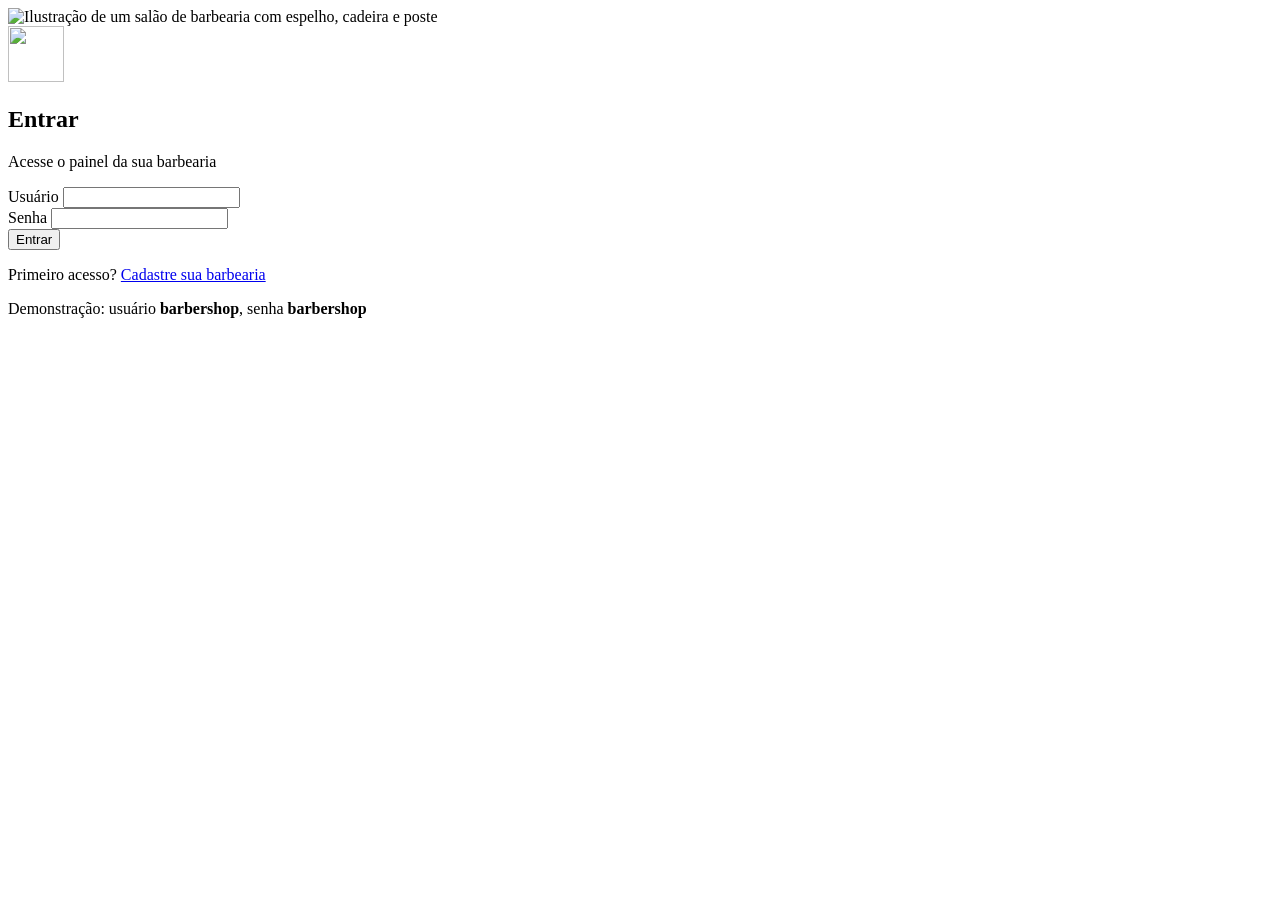
==== web/index.html @ 06f3ba96 "feat(web): integrar frontend com api rest" ====
<!DOCTYPE html>
<html lang="pt-BR">

<head>
    <meta charset="UTF-8">
    <meta name="viewport" content="width=device-width, initial-scale=1">
    <title>Entrar &middot; Barbershop</title>
    <link rel="icon" href="img/logo.svg" type="image/svg+xml">
    <link rel="preconnect" href="https://fonts.googleapis.com">
    <link rel="preconnect" href="https://fonts.gstatic.com" crossorigin>
    <link
        href="https://fonts.googleapis.com/css2?family=Barlow+Condensed:wght@600;700&family=IBM+Plex+Mono:wght@500&family=IBM+Plex+Sans:wght@400;600&display=swap"
        rel="stylesheet">
    <link rel="stylesheet" href="css/base.css">
    <link rel="stylesheet" href="css/layout.css">
    <link rel="stylesheet" href="css/componentes.css">
    <link rel="stylesheet" href="css/paginas.css">
</head>

<body class="corpo-entrada">

    <main class="entrada">

        <!-- Ilustração da barbearia -->
        <div class="entrada__ilustracao">
            <img src="img/barbearia.svg" alt="Ilustração de um salão de barbearia com espelho, cadeira e poste">
        </div>

        <!-- Formulário -->
        <div class="entrada__painel">
            <section class="cartao entrada__cartao" aria-labelledby="tituloEntrar">

                <img class="entrada__logo" src="img/logo.svg" width="56" height="56" alt="">

                <h1 id="tituloEntrar" class="entrada__titulo">Entrar</h1>
                <p class="entrada__subtitulo texto-secundario">Acesse o painel da sua barbearia</p>

                <form id="formEntrar" novalidate>

                    <p id="avisoEntrar" class="aviso aviso--erro" role="alert" aria-live="polite" hidden></p>

                    <div class="campo">
                        <label class="campo__rotulo" for="usuario">Usuário</label>
                        <input class="campo__entrada" type="text" id="usuario" name="usuario" autocomplete="username"
                            aria-describedby="usuario-erro">
                        <span class="campo__erro" id="usuario-erro" aria-live="polite"></span>
                    </div>

                    <div class="campo">
                        <label class="campo__rotulo" for="senha">Senha</label>
                        <input class="campo__entrada" type="password" id="senha" name="senha"
                            autocomplete="current-password" aria-describedby="senha-erro">
                        <span class="campo__erro" id="senha-erro" aria-live="polite"></span>
                    </div>

                    <button class="botao botao--primario botao--bloco entrada__botao" type="submit">Entrar</button>
                </form>

                <p class="entrada__rodape texto-pequeno">
                    Primeiro acesso? <a href="barbearia.html">Cadastre sua barbearia</a>
                </p>

                <p class="entrada__dica texto-pequeno texto-secundario">
                    Demonstração: usuário <strong class="mono">barbershop</strong>, senha <strong class="mono">barbershop</strong>
                </p>
            </section>
        </div>

    </main>

    <script src="js/app.js"></script>
    <script src="js/api.js"></script>
    <script src="js/validacao.js"></script>
    <script>
        (function () {
            const formulario = document.getElementById('formEntrar');
            const usuario = document.getElementById('usuario');
            const senha = document.getElementById('senha');

            Validacao.limparAoDigitar(formulario);

            formulario.addEventListener('submit', async function (evento) {
                evento.preventDefault();

                Validacao.limparTodos(formulario);
                Validacao.avisar('#avisoEntrar', '');

                // Campos vazios: mensagem no próprio campo
                let valido = true;
                if (!Validacao.obrigatorio(usuario, 'Informe o usuário.')) valido = false;
                if (!Validacao.obrigatorio(senha, 'Informe a senha.')) valido = false;
                if (!valido) return;

                try {
                    const resposta = await Api.login(usuario.value.trim(), senha.value);
                    Sessao.entrar(resposta.login || usuario.value.trim(), {
                        usuarioId: resposta.usuarioId,
                        barbeariaId: resposta.barbeariaId,
                        barbeariaNome: resposta.barbeariaNome
                    });
                    window.location.href = 'agenda.html';
                } catch (erro) {
                    // Credenciais: mensagem geral, sem dizer qual dos dois está errado
                    Validacao.avisar('#avisoEntrar', 'Usuário ou senha incorretos. Tente novamente.', 'erro');
                    senha.value = '';
                    senha.focus();
                }
            });
        })();
    </script>
</body>

</html>
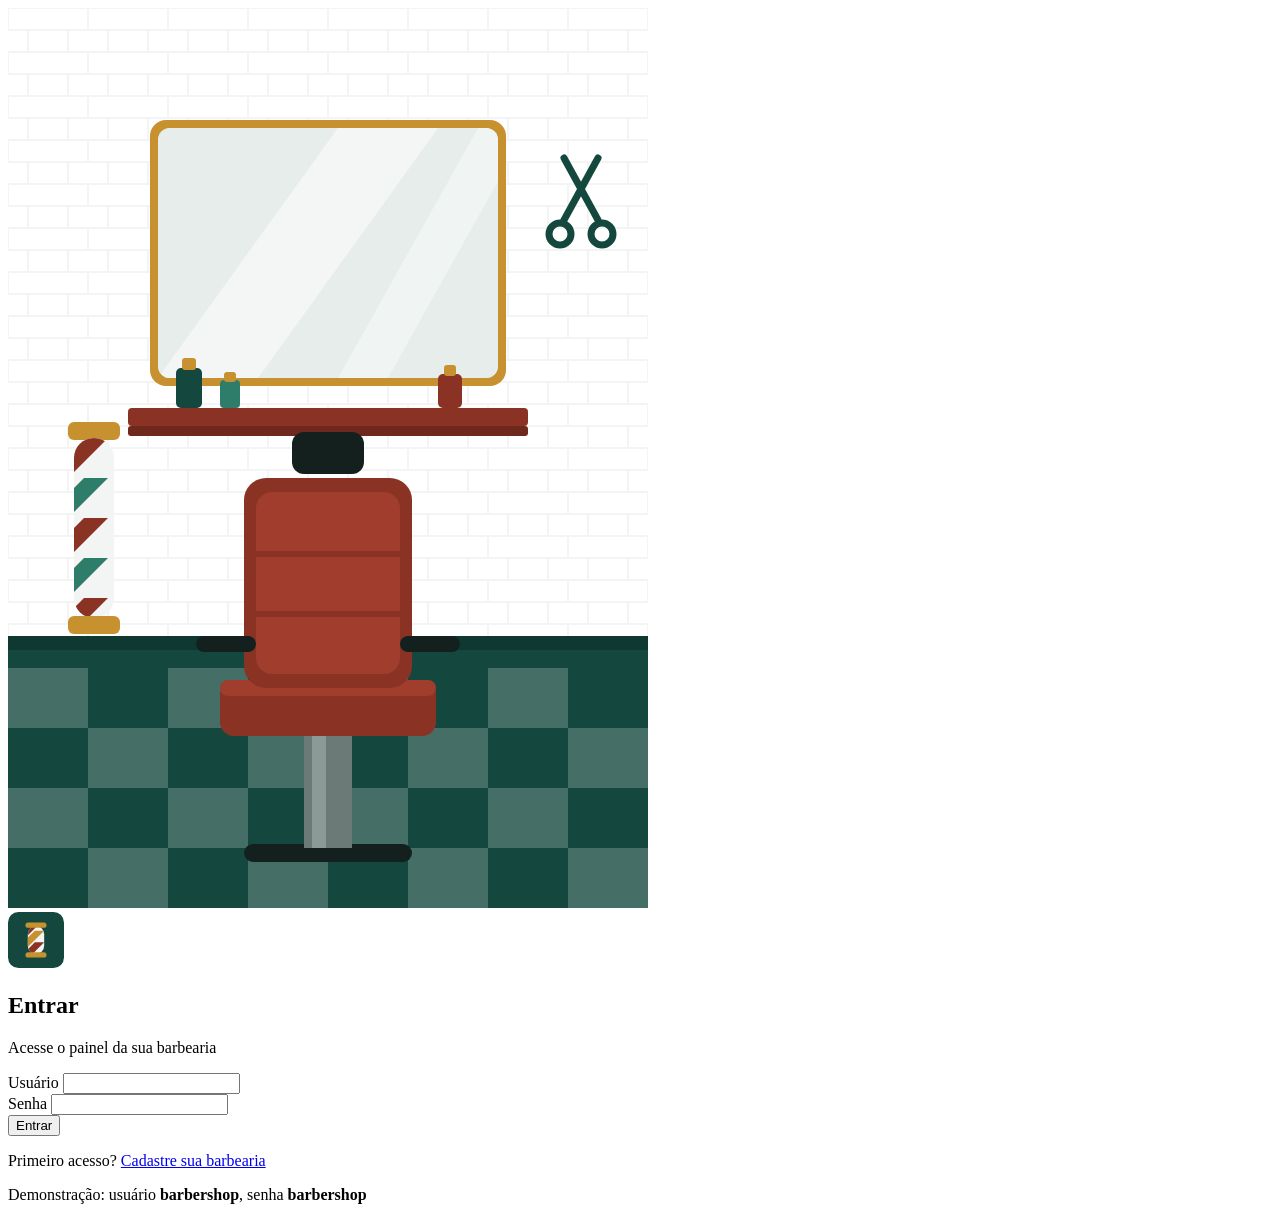
==== commit 31aa4e44: "refactor(assets): centralizar imagens compartilhadas" ====
--- a/web/index.html
+++ b/web/index.html
@@ -5,7 +5,7 @@
     <meta charset="UTF-8">
     <meta name="viewport" content="width=device-width, initial-scale=1">
     <title>Entrar &middot; Barbershop</title>
-    <link rel="icon" href="img/logo.svg" type="image/svg+xml">
+    <link rel="icon" href="/shared-assets/img/logo.svg" type="image/svg+xml">
     <link rel="preconnect" href="https://fonts.googleapis.com">
     <link rel="preconnect" href="https://fonts.gstatic.com" crossorigin>
     <link
@@ -23,14 +23,14 @@
 
         <!-- Ilustração da barbearia -->
         <div class="entrada__ilustracao">
-            <img src="img/barbearia.svg" alt="Ilustração de um salão de barbearia com espelho, cadeira e poste">
+            <img src="/shared-assets/img/barbearia.svg" alt="Ilustração de um salão de barbearia com espelho, cadeira e poste">
         </div>
 
         <!-- Formulário -->
         <div class="entrada__painel">
             <section class="cartao entrada__cartao" aria-labelledby="tituloEntrar">
 
-                <img class="entrada__logo" src="img/logo.svg" width="56" height="56" alt="">
+                <img class="entrada__logo" src="/shared-assets/img/logo.svg" width="56" height="56" alt="">
 
                 <h1 id="tituloEntrar" class="entrada__titulo">Entrar</h1>
                 <p class="entrada__subtitulo texto-secundario">Acesse o painel da sua barbearia</p>
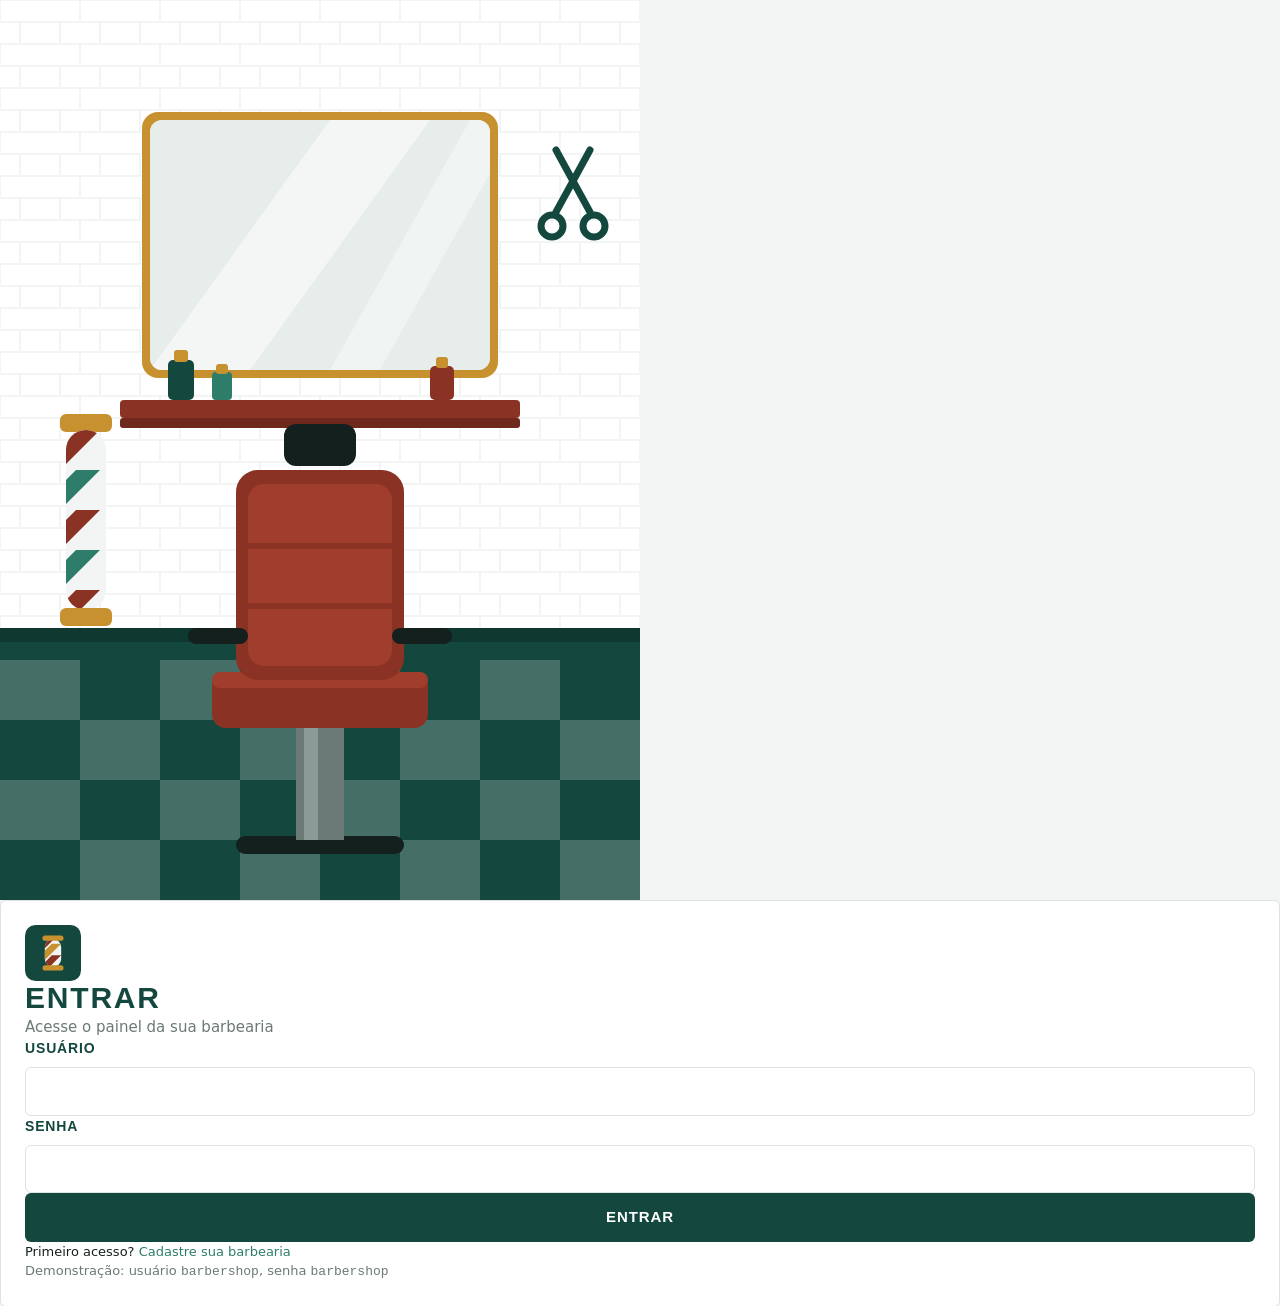
==== commit 3cd4c2b0: "fix(integração): alinhar execução da API e carregamento web Usa a versão centralizada do plugin Spri" ====
--- a/web/index.html
+++ b/web/index.html
@@ -68,8 +68,8 @@
 
     </main>
 
+    <script src="js/api.js"></script>
     <script src="js/app.js"></script>
-    <script src="js/api.js"></script>
     <script src="js/validacao.js"></script>
     <script>
         (function () {
--- a/web/css/base.css
+++ b/web/css/base.css
@@ -0,0 +1,253 @@
+/* Reset, variáveis, tipografia e utilitários*/
+
+:root {
+    /* Paleta: vocabulário visual da barbearia física (azulejo, couro, latão) */
+    --porcelana: #F2F5F3;
+    --branco: #FFFFFF;
+    --verde-cadeira: #14483F;
+    --verde-claro: #2E7D6B;
+    --oxblood: #8A3324;
+    --latao: #C8912F;
+    --tinta: #14201E;
+    --fumaca: #6B7A76;
+    --neblina: #DCE3E0;
+
+    /* Tipografia */
+    --fonte-titulo: 'Barlow Condensed', 'Arial Narrow', sans-serif;
+    --fonte-interface: 'IBM Plex Sans', system-ui, -apple-system, sans-serif;
+    --fonte-mono: 'IBM Plex Mono', 'Consolas', monospace;
+
+    /* Espaçamento (escala de 4px) */
+    --e-1: 4px;
+    --e-2: 8px;
+    --e-3: 12px;
+    --e-4: 16px;
+    --e-5: 24px;
+    --e-6: 32px;
+    --e-7: 48px;
+
+    /* Forma */
+    --canto: 6px;
+    --borda: 1px solid var(--neblina);
+    --sombra-flutuante: 0 12px 32px rgba(20, 32, 30, .18);
+
+    /* Medidas do layout (a barra lateral tem 230px de 1440px no wireframe) */
+    --largura-barra: 230px;
+    --altura-topo: 76px;
+}
+
+/* Reset */
+
+*,
+*::before,
+*::after {
+    box-sizing: border-box;
+}
+
+html {
+    -webkit-text-size-adjust: 100%;
+    scrollbar-color: var(--verde-claro) var(--porcelana);
+    scrollbar-width: thin;
+}
+
+::-webkit-scrollbar {
+    width: 12px;
+    height: 12px;
+}
+
+::-webkit-scrollbar-track {
+    background: var(--porcelana);
+    border-radius: var(--canto);
+}
+
+::-webkit-scrollbar-thumb {
+    background: var(--neblina);
+    border: 3px solid var(--porcelana);
+    border-radius: 999px;
+}
+
+::-webkit-scrollbar-thumb:hover {
+    background: var(--verde-claro);
+}
+
+body,
+h1,
+h2,
+h3,
+h4,
+h5,
+h6,
+p,
+figure,
+blockquote,
+dl,
+dd {
+    margin: 0;
+}
+
+ul,
+ol {
+    margin: 0;
+    padding: 0;
+    list-style: none;
+}
+
+img,
+svg {
+    display: block;
+    max-width: 100%;
+}
+
+/* Precisa vencer os display: flex/grid dos componentes */
+[hidden] {
+    display: none !important;
+}
+
+button,
+input,
+select,
+textarea {
+    font: inherit;
+    color: inherit;
+}
+
+button {
+    background: none;
+    border: none;
+    cursor: pointer;
+}
+
+table {
+    border-collapse: collapse;
+    width: 100%;
+}
+
+/* Tipografia */
+
+body {
+    font-family: var(--fonte-interface);
+    font-size: 15px;
+    line-height: 1.5;
+    color: var(--tinta);
+    background: var(--porcelana);
+    -webkit-font-smoothing: antialiased;
+}
+
+/* Títulos e rótulos de seção: letreiro esmaltado, caixa alta e condensado */
+h1,
+h2,
+h3,
+h4,
+.rotulo-secao {
+    font-family: var(--fonte-titulo);
+    font-weight: 700;
+    text-transform: uppercase;
+    letter-spacing: .06em;
+    line-height: 1.15;
+    color: var(--verde-cadeira);
+}
+
+h1 {
+    font-size: 30px;
+}
+
+h2 {
+    font-size: 23px;
+}
+
+h3 {
+    font-size: 19px;
+}
+
+h4 {
+    font-size: 16px;
+}
+
+.rotulo-secao {
+    font-size: 13px;
+    font-weight: 600;
+    color: var(--fumaca);
+}
+
+/* Dados tabulares (horários, valores, IDs) alinham melhor em monoespaçada */
+.mono,
+.valor,
+.hora {
+    font-family: var(--fonte-mono);
+    font-weight: 500;
+    font-variant-numeric: tabular-nums;
+}
+
+a {
+    color: var(--verde-claro);
+    text-decoration: none;
+}
+
+a:hover {
+    text-decoration: underline;
+}
+
+/* Foco visível */
+
+:focus-visible {
+    outline: 2px solid var(--latao);
+    outline-offset: 2px;
+}
+
+/* Utilitários */
+
+.texto-secundario {
+    color: var(--fumaca);
+}
+
+.texto-pequeno {
+    font-size: 13px;
+}
+
+.oculto {
+    display: none !important;
+}
+
+/* Visível para leitores de tela, invisível na tela */
+.apenas-leitor-tela {
+    position: absolute;
+    width: 1px;
+    height: 1px;
+    padding: 0;
+    margin: -1px;
+    overflow: hidden;
+    clip: rect(0, 0, 0, 0);
+    white-space: nowrap;
+    border: 0;
+}
+
+/* Pular para o conteúdo: aparece só ao receber foco pelo teclado */
+.pular-para-conteudo {
+    position: absolute;
+    top: var(--e-2);
+    left: var(--e-2);
+    z-index: 100;
+    padding: var(--e-2) var(--e-4);
+    background: var(--verde-cadeira);
+    color: var(--branco);
+    border-radius: var(--canto);
+    transform: translateY(-200%);
+}
+
+.pular-para-conteudo:focus {
+    transform: translateY(0);
+}
+
+/* Movimento reduzido */
+
+@media (prefers-reduced-motion: reduce) {
+
+    *,
+    *::before,
+    *::after {
+        animation-duration: .01ms !important;
+        animation-iteration-count: 1 !important;
+        transition-duration: .01ms !important;
+        scroll-behavior: auto !important;
+    }
+}
--- a/web/css/layout.css
+++ b/web/css/layout.css
@@ -0,0 +1,311 @@
+/* Barra lateral, topo e grade das páginas */
+
+.aplicacao {
+    display: grid;
+    grid-template-columns: var(--largura-barra) 1fr;
+    min-height: 100vh;
+}
+
+/* Barra lateral */
+
+.barra-lateral {
+    grid-row: 1 / -1;
+    display: flex;
+    flex-direction: column;
+    background: var(--verde-cadeira);
+    color: var(--porcelana);
+    padding: var(--e-5) 0;
+}
+
+.barra-lateral__marca {
+    display: flex;
+    align-items: center;
+    gap: var(--e-3);
+    padding: 0 var(--e-4) var(--e-5);
+}
+
+.barra-lateral__logo {
+    flex: 0 0 auto;
+    width: 40px;
+    height: 40px;
+}
+
+.barra-lateral__nome {
+    font-family: var(--fonte-titulo);
+    font-size: 21px;
+    font-weight: 700;
+    text-transform: uppercase;
+    letter-spacing: .06em;
+    color: var(--branco);
+    line-height: 1.1;
+}
+
+.barra-lateral__barbearia {
+    font-size: 13px;
+    color: rgba(242, 245, 243, .68);
+    line-height: 1.3;
+}
+
+.barra-lateral__nav {
+    padding: 0 var(--e-3);
+}
+
+.barra-lateral__link {
+    display: flex;
+    align-items: center;
+    gap: var(--e-3);
+    padding: var(--e-3) var(--e-3);
+    margin-bottom: var(--e-1);
+    border-radius: var(--canto);
+    color: rgba(242, 245, 243, .82);
+    font-size: 15px;
+    border-left: 3px solid transparent;
+    transition: background-color .15s ease, color .15s ease;
+}
+
+.barra-lateral__link:hover {
+    background: rgba(255, 255, 255, .08);
+    color: var(--branco);
+    text-decoration: none;
+}
+
+.barra-lateral__link[aria-current="page"] {
+    background: var(--verde-claro);
+    border-left-color: var(--latao);
+    color: var(--branco);
+    font-weight: 600;
+}
+
+.barra-lateral__icone {
+    flex: 0 0 auto;
+    width: 18px;
+    height: 18px;
+    stroke: currentColor;
+    fill: none;
+    stroke-width: 1.6;
+}
+
+.barra-lateral__rodape {
+    margin-top: auto;
+    padding: var(--e-4) var(--e-3) 0;
+    border-top: 1px solid rgba(255, 255, 255, .14);
+    margin-inline: var(--e-3);
+}
+
+.barra-lateral__sair {
+    display: block;
+    padding: var(--e-2) var(--e-3);
+    color: rgba(242, 245, 243, .72);
+    font-size: 14px;
+    border-radius: var(--canto);
+}
+
+.barra-lateral__sair:hover {
+    background: rgba(255, 255, 255, .08);
+    color: var(--branco);
+    text-decoration: none;
+}
+
+/* Topo */
+
+.topo {
+    display: flex;
+    align-items: center;
+    gap: var(--e-4);
+    min-height: var(--altura-topo);
+    padding: var(--e-3) var(--e-6);
+    background: var(--branco);
+    border-bottom: var(--borda);
+}
+
+.topo__titulo {
+    margin-right: auto;
+    font-size: 26px;
+}
+
+.topo__data {
+    padding: var(--e-2) var(--e-4);
+    border: var(--borda);
+    border-radius: 999px;
+    font-family: var(--fonte-mono);
+    font-weight: 500;
+    font-size: 14px;
+    color: var(--fumaca);
+    white-space: nowrap;
+}
+
+.topo__avatar {
+    flex: 0 0 auto;
+    display: grid;
+    place-items: center;
+    width: 40px;
+    height: 40px;
+    border-radius: 50%;
+    background: var(--verde-cadeira);
+    color: var(--branco);
+    font-family: var(--fonte-titulo);
+    font-weight: 700;
+    font-size: 15px;
+    letter-spacing: .06em;
+}
+
+/* Botão que abre a barra lateral em telas pequenas */
+.topo__menu {
+    display: none;
+    width: 40px;
+    height: 40px;
+    border: var(--borda);
+    border-radius: var(--canto);
+    color: var(--verde-cadeira);
+}
+
+.topo__menu svg {
+    margin: 0 auto;
+    stroke: currentColor;
+    stroke-width: 1.8;
+    fill: none;
+}
+
+/* Conteúdo */
+
+.conteudo {
+    display: flex;
+    flex-direction: column;
+    min-width: 0;
+}
+
+.pagina {
+    flex: 1;
+    padding: var(--e-5) var(--e-6) var(--e-7);
+    display: flex;
+    flex-direction: column;
+    gap: var(--e-5);
+}
+
+/* Cabeçalho de seção: título à esquerda, ação à direita */
+.secao__cabecalho {
+    display: flex;
+    align-items: center;
+    justify-content: space-between;
+    gap: var(--e-4);
+    margin-bottom: var(--e-3);
+}
+
+/* Grades reutilizadas pelas páginas */
+.grade-resumo {
+    display: grid;
+    grid-template-columns: repeat(4, 1fr);
+    gap: var(--e-4);
+}
+
+.grade-cartoes {
+    display: grid;
+    grid-template-columns: repeat(4, 1fr);
+    gap: var(--e-4);
+    margin: 0;
+    padding: 2px 2px var(--e-3);
+    list-style: none;
+    min-width: 0;
+}
+
+/* Duas colunas: formulário/relatório à esquerda, painel de apoio à direita */
+.grade-duas-colunas {
+    display: grid;
+    grid-template-columns: 1fr 380px;
+    gap: var(--e-5);
+    align-items: start;
+}
+
+.grade-meio-a-meio {
+    display: grid;
+    grid-template-columns: 1fr 1fr;
+    gap: var(--e-5);
+    align-items: start;
+}
+
+/* Véu de fundo do menu mobile */
+
+.veu-menu {
+    display: none;
+    position: fixed;
+    inset: 0;
+    z-index: 18;
+    background: rgba(20, 32, 30, .45);
+}
+
+.veu-menu.esta-visivel {
+    display: block;
+}
+
+/* Responsivo */
+
+@media (max-width: 1100px) {
+    .grade-resumo,
+    .grade-cartoes {
+        grid-template-columns: repeat(2, 1fr);
+    }
+
+    .grade-duas-colunas,
+    .grade-meio-a-meio {
+        grid-template-columns: 1fr;
+    }
+}
+
+@media (max-width: 860px) {
+    .aplicacao {
+        grid-template-columns: 1fr;
+    }
+
+    /* A barra lateral vira gaveta deslizante */
+    .barra-lateral {
+        position: fixed;
+        z-index: 20;
+        top: 0;
+        bottom: 0;
+        left: 0;
+        width: var(--largura-barra);
+        transform: translateX(-100%);
+        transition: transform .2s ease;
+    }
+
+    .barra-lateral.esta-aberta {
+        transform: translateX(0);
+    }
+
+    .topo__menu {
+        display: block;
+    }
+
+    .topo {
+        padding-inline: var(--e-4);
+    }
+
+    .topo__titulo {
+        font-size: 21px;
+    }
+
+    .pagina {
+        padding: var(--e-4) var(--e-4) var(--e-6);
+    }
+}
+
+@media (max-width: 560px) {
+    .grade-resumo,
+    .grade-cartoes {
+        grid-template-columns: 1fr;
+    }
+
+    .topo__data {
+        display: none;
+    }
+}
+
+@media (max-width: 380px) {
+    .pagina {
+        padding: var(--e-3) var(--e-3) var(--e-5);
+    }
+
+    .topo {
+        padding-inline: var(--e-3);
+    }
+}
--- a/web/css/componentes.css
+++ b/web/css/componentes.css
@@ -0,0 +1,793 @@
+/* Componentes da interface: botões, campos, tabelas, cartões, selos, modal e régua */
+
+/* Cartão */
+
+.cartao {
+    background: var(--branco);
+    border: var(--borda);
+    border-radius: var(--canto);
+    padding: var(--e-5);
+}
+
+.cartao--compacto {
+    padding: var(--e-4);
+}
+
+/* Painel de apoio, desenhado com traço interrompido (wireframe 03) */
+.cartao--tracejado {
+    border-style: dashed;
+    border-color: var(--fumaca);
+    background: transparent;
+}
+
+.cartao__titulo {
+    margin-bottom: var(--e-4);
+}
+
+/* Botões */
+
+.botao {
+    display: inline-flex;
+    align-items: center;
+    justify-content: center;
+    gap: var(--e-2);
+    padding: var(--e-3) var(--e-5);
+    border-radius: var(--canto);
+    border: 1px solid transparent;
+    font-family: var(--fonte-titulo);
+    font-size: 15px;
+    font-weight: 600;
+    text-transform: uppercase;
+    letter-spacing: .06em;
+    white-space: nowrap;
+    transition: background-color .15s ease, border-color .15s ease, color .15s ease, box-shadow .15s ease;
+}
+
+.botao:hover {
+    text-decoration: none;
+}
+
+.botao:focus-visible {
+    box-shadow: 0 0 0 3px rgba(200, 145, 47, .22);
+}
+
+.botao--primario {
+    background: var(--verde-cadeira);
+    color: var(--branco);
+}
+
+.botao--primario:hover {
+    background: var(--verde-claro);
+}
+
+.botao--secundario {
+    background: var(--branco);
+    border-color: var(--neblina);
+    color: var(--verde-cadeira);
+}
+
+.botao--secundario:hover {
+    border-color: var(--verde-claro);
+    color: var(--verde-claro);
+}
+
+.botao--perigo {
+    background: var(--branco);
+    border-color: var(--neblina);
+    color: var(--oxblood);
+}
+
+.botao--perigo:hover {
+    background: var(--oxblood);
+    border-color: var(--oxblood);
+    color: var(--branco);
+}
+
+.botao--bloco {
+    width: 100%;
+}
+
+.botao[disabled] {
+    opacity: .5;
+    cursor: not-allowed;
+}
+
+/* Botão pequeno de ação dentro de tabela/cartão */
+.botao-acao {
+    display: inline-grid;
+    place-items: center;
+    width: 34px;
+    height: 34px;
+    border: var(--borda);
+    border-radius: var(--canto);
+    color: var(--fumaca);
+    transition: border-color .15s ease, color .15s ease, background-color .15s ease;
+}
+
+.botao-acao svg {
+    width: 17px;
+    height: 17px;
+    stroke: currentColor;
+    stroke-width: 1.7;
+    fill: none;
+}
+
+.botao-acao:hover {
+    border-color: var(--verde-claro);
+    color: var(--verde-claro);
+    background: var(--porcelana);
+}
+
+.botao-acao--perigo:hover {
+    border-color: var(--oxblood);
+    color: var(--oxblood);
+}
+
+.botao-acao[disabled] {
+    opacity: .35;
+    cursor: not-allowed;
+}
+
+.botao-acao[disabled]:hover {
+    border-color: var(--neblina);
+    color: var(--fumaca);
+    background: none;
+}
+
+.grupo-acoes {
+    display: flex;
+    gap: var(--e-2);
+}
+
+/* Campos */
+
+.campo {
+    display: flex;
+    flex-direction: column;
+    gap: var(--e-2);
+    min-width: 0;
+}
+
+.campo__rotulo {
+    font-family: var(--fonte-titulo);
+    font-size: 14px;
+    font-weight: 600;
+    text-transform: uppercase;
+    letter-spacing: .06em;
+    color: var(--verde-cadeira);
+}
+
+.campo__obrigatorio {
+    color: var(--oxblood);
+}
+
+.campo__entrada,
+.campo__selecao,
+.campo__area {
+    width: 100%;
+    padding: var(--e-3) var(--e-3);
+    background: var(--branco);
+    border: var(--borda);
+    border-radius: var(--canto);
+    font-size: 15px;
+    color: var(--tinta);
+    transition: border-color .15s ease;
+}
+
+.campo__entrada:hover,
+.campo__selecao:hover,
+.campo__area:hover {
+    border-color: var(--fumaca);
+}
+
+.campo__entrada:focus,
+.campo__selecao:focus,
+.campo__area:focus {
+    border-color: var(--verde-claro);
+}
+
+/* Datas, horas e valores usam monoespaçada para alinhar */
+.campo__entrada[type="date"],
+.campo__entrada[type="time"],
+.campo__entrada[inputmode="numeric"] {
+    font-family: var(--fonte-mono);
+    font-weight: 500;
+}
+
+.campo__area {
+    min-height: 110px;
+    resize: vertical;
+}
+
+.campo__selecao {
+    appearance: none;
+    padding-right: var(--e-6);
+    /* Seta desenhada em SVG embutido, para não depender de imagem externa */
+    background-image: url("data:image/svg+xml;charset=utf-8,%3Csvg xmlns='http://www.w3.org/2000/svg' width='12' height='8' viewBox='0 0 12 8'%3E%3Cpath d='M1 1.5 6 6.5 11 1.5' fill='none' stroke='%236B7A76' stroke-width='1.8' stroke-linecap='round'/%3E%3C/svg%3E");
+    background-repeat: no-repeat;
+    background-position: right var(--e-3) center;
+}
+
+/* Estado de erro */
+.campo--invalido .campo__entrada,
+.campo--invalido .campo__selecao,
+.campo--invalido .campo__area {
+    border-color: var(--oxblood);
+}
+
+.campo__erro {
+    font-size: 13px;
+    color: var(--oxblood);
+    min-height: 1em;
+}
+
+.campo__erro:empty {
+    display: none;
+}
+
+.linha-campos {
+    display: grid;
+    grid-template-columns: 1fr 1fr;
+    gap: var(--e-4);
+}
+
+/* Avisos */
+
+.aviso {
+    display: flex;
+    align-items: flex-start;
+    gap: var(--e-3);
+    padding: var(--e-3) var(--e-4);
+    border-radius: var(--canto);
+    border: 1px solid;
+    font-size: 14px;
+}
+
+.aviso--erro {
+    background: rgba(138, 51, 36, .07);
+    border-color: rgba(138, 51, 36, .35);
+    color: var(--oxblood);
+}
+
+.aviso--alerta {
+    background: rgba(200, 145, 47, .1);
+    border-color: rgba(200, 145, 47, .45);
+    color: #7A5410;
+}
+
+.aviso--sucesso {
+    background: rgba(46, 125, 107, .09);
+    border-color: rgba(46, 125, 107, .4);
+    color: var(--verde-cadeira);
+}
+
+.aviso--neutro {
+    background: var(--porcelana);
+    border-color: var(--neblina);
+    color: var(--fumaca);
+}
+
+.aviso__icone {
+    flex: 0 0 auto;
+    width: 18px;
+    height: 18px;
+    margin-top: 2px;
+    stroke: currentColor;
+    stroke-width: 1.7;
+    fill: none;
+}
+
+/* Selos de status */
+
+.selo {
+    display: inline-block;
+    padding: 3px var(--e-3);
+    border-radius: 999px;
+    border: 1px solid;
+    font-family: var(--fonte-titulo);
+    font-size: 12px;
+    font-weight: 600;
+    text-transform: uppercase;
+    letter-spacing: .06em;
+    white-space: nowrap;
+}
+
+.selo--agendado {
+    background: var(--porcelana);
+    border-color: var(--neblina);
+    color: var(--fumaca);
+}
+
+.selo--atrasado {
+    background: rgba(138, 51, 36, .1);
+    border-color: rgba(138, 51, 36, .5);
+    color: var(--oxblood);
+}
+
+.selo--em-atendimento {
+    background: rgba(46, 125, 107, .12);
+    border-color: rgba(46, 125, 107, .5);
+    color: var(--verde-cadeira);
+}
+
+.selo--concluido {
+    background: rgba(20, 72, 63, .1);
+    border-color: rgba(20, 72, 63, .35);
+    color: var(--verde-cadeira);
+}
+
+.selo--cancelado {
+    background: var(--porcelana);
+    border-color: var(--neblina);
+    color: var(--fumaca);
+    text-decoration: line-through;
+}
+
+/* Tabela */
+
+.tabela-envolucro {
+    background: var(--branco);
+    border: var(--borda);
+    border-radius: var(--canto);
+    overflow: auto;
+    scrollbar-color: var(--verde-claro) var(--porcelana);
+    scrollbar-width: thin;
+}
+
+.tabela {
+    min-width: 720px;
+}
+
+.tabela thead th {
+    padding: var(--e-3) var(--e-4);
+    background: var(--porcelana);
+    border-bottom: var(--borda);
+    text-align: left;
+    font-family: var(--fonte-titulo);
+    font-size: 13px;
+    font-weight: 600;
+    text-transform: uppercase;
+    letter-spacing: .06em;
+    color: var(--fumaca);
+    white-space: nowrap;
+}
+
+.tabela tbody td {
+    padding: var(--e-3) var(--e-4);
+    border-bottom: 1px solid var(--porcelana);
+    vertical-align: middle;
+}
+
+.tabela tbody tr:nth-child(even):not(.linha-ATRASADO):not(.linha-EM_ANDAMENTO):not(.linha-IMINENTE):not(.linha-PROXIMO):not(.linha-CONCLUIDO):not(.linha-CANCELADO) {
+    background: rgba(242, 245, 243, .42);
+}
+
+.tabela tbody tr:nth-child(odd):not(.linha-ATRASADO):not(.linha-EM_ANDAMENTO):not(.linha-IMINENTE):not(.linha-PROXIMO):not(.linha-CONCLUIDO):not(.linha-CANCELADO) {
+    background: var(--branco);
+}
+
+.linha-ATRASADO {
+    background: rgba(138, 51, 36, .105);
+}
+
+.linha-ATRASADO:nth-child(even) {
+    background: rgba(138, 51, 36, .145);
+}
+
+.linha-EM_ANDAMENTO {
+    background: rgba(46, 125, 107, .1);
+}
+
+.linha-EM_ANDAMENTO:nth-child(even) {
+    background: rgba(46, 125, 107, .14);
+}
+
+.linha-IMINENTE {
+    background: rgba(200, 145, 47, .1);
+}
+
+.linha-IMINENTE:nth-child(even) {
+    background: rgba(200, 145, 47, .14);
+}
+
+.linha-PROXIMO {
+    background: rgba(107, 122, 118, .08);
+}
+
+.linha-PROXIMO:nth-child(even) {
+    background: rgba(107, 122, 118, .12);
+}
+
+.linha-CONCLUIDO,
+.linha-CANCELADO {
+    background: rgba(242, 245, 243, .66);
+}
+
+.linha-CONCLUIDO:nth-child(even),
+.linha-CANCELADO:nth-child(even) {
+    background: rgba(220, 227, 224, .62);
+}
+
+.tabela tbody tr:last-child td {
+    border-bottom: none;
+}
+
+.tabela tbody tr:hover {
+    background: rgba(46, 125, 107, .12);
+}
+
+/* Cabeçalho ordenável (histórico) */
+.tabela th.ordenavel {
+    padding: 0;
+}
+
+.tabela th.ordenavel button {
+    display: flex;
+    align-items: center;
+    gap: var(--e-2);
+    width: 100%;
+    padding: var(--e-3) var(--e-4);
+    font: inherit;
+    color: inherit;
+    text-transform: inherit;
+    letter-spacing: inherit;
+}
+
+.tabela th.ordenavel button:hover {
+    color: var(--verde-claro);
+}
+
+.tabela th.ordenavel .seta {
+    font-size: 11px;
+    opacity: .35;
+}
+
+.tabela th[aria-sort] .seta {
+    opacity: 1;
+    color: var(--verde-claro);
+}
+
+/* Faixa colorida à esquerda indicando a classificação (RF11) */
+.tabela .celula-faixa {
+    width: 6px;
+    padding: 0;
+}
+
+.faixa-classificacao {
+    display: block;
+    width: 4px;
+    height: 34px;
+    margin-left: var(--e-3);
+    border-radius: 2px;
+    background: var(--neblina);
+}
+
+.linha-cancelada td:not(.celula-faixa) {
+    color: var(--fumaca);
+    text-decoration: line-through;
+}
+
+/* Estado vazio */
+.estado-vazio {
+    padding: var(--e-7) var(--e-4);
+    text-align: center;
+    color: var(--fumaca);
+}
+
+.estado-vazio__titulo {
+    margin-bottom: var(--e-2);
+    color: var(--fumaca);
+}
+
+/* Cores por classificação (RF11) */
+
+.cls-EM_ANDAMENTO {
+    background: var(--verde-claro);
+}
+
+.cls-ATRASADO {
+    background: var(--oxblood);
+}
+
+.cls-IMINENTE {
+    background: var(--latao);
+}
+
+.cls-PROXIMO {
+    background: var(--fumaca);
+}
+
+.cls-DISTANTE {
+    background: var(--neblina);
+}
+
+.cls-CONCLUIDO {
+    background: rgba(20, 72, 63, .4);
+}
+
+.cls-CANCELADO {
+    background: var(--neblina);
+}
+
+/* Régua do dia */
+
+.regua {
+    background: var(--branco);
+    border: var(--borda);
+    border-radius: var(--canto);
+    padding: var(--e-5);
+}
+
+.regua__cabecalho {
+    display: flex;
+    align-items: baseline;
+    justify-content: space-between;
+    gap: var(--e-4);
+    margin-bottom: var(--e-5);
+}
+
+.regua__agora {
+    font-family: var(--fonte-mono);
+    font-weight: 500;
+    font-size: 14px;
+    color: var(--fumaca);
+}
+
+.regua__trilho {
+    position: relative;
+    height: 64px;
+    margin: 0 var(--e-2);
+}
+
+/* Barra horizontal representando o expediente */
+.regua__barra {
+    position: absolute;
+    top: 27px;
+    left: 0;
+    right: 0;
+    height: 10px;
+    border-radius: 5px;
+    background: var(--porcelana);
+    border: 1px solid var(--neblina);
+}
+
+/* Blocos de agendamento, posicionados proporcionalmente pelo horário.
+   Ficam propositalmente estreitos: quando dois atendimentos são próximos,
+   os blocos se encostam, e essa aglomeração é informação - mostra que a
+   agenda está apertada naquele trecho do dia. */
+.regua__bloco {
+    position: absolute;
+    top: 16px;
+    width: 28px;
+    height: 32px;
+    margin-left: -14px;
+    border-radius: var(--canto);
+    border: 2px solid var(--branco);
+    cursor: pointer;
+    transition: transform .15s ease;
+}
+
+.regua__bloco:hover,
+.regua__bloco:focus-visible {
+    transform: scale(1.12);
+    z-index: 4;
+}
+
+/* Balão com cliente, serviço e horário.
+   Fica em display:none (e não visibility:hidden) porque, escondido, ele
+   continuaria ocupando espaço e faria a página estourar para a direita
+   em telas estreitas. */
+.regua__balao {
+    display: none;
+    position: absolute;
+    bottom: calc(100% + 10px);
+    left: 50%;
+    transform: translateX(-50%);
+    z-index: 6;
+    width: max-content;
+    max-width: 220px;
+    padding: var(--e-2) var(--e-3);
+    border-radius: var(--canto);
+    background: var(--tinta);
+    color: var(--porcelana);
+    font-size: 13px;
+    line-height: 1.35;
+    text-align: left;
+    box-shadow: var(--sombra-flutuante);
+    pointer-events: none;
+}
+
+.regua__bloco:hover .regua__balao,
+.regua__bloco:focus-visible .regua__balao {
+    display: block;
+}
+
+.regua__balao::after {
+    content: "";
+    position: absolute;
+    top: 100%;
+    left: 50%;
+    margin-left: -5px;
+    border: 5px solid transparent;
+    border-top-color: var(--tinta);
+}
+
+.regua__balao strong {
+    display: block;
+    font-weight: 600;
+}
+
+.regua__balao .hora {
+    color: var(--latao);
+}
+
+/* Marcador vertical da hora atual */
+.regua__agulha {
+    position: absolute;
+    top: 4px;
+    bottom: 14px;
+    width: 2px;
+    margin-left: -1px;
+    background: var(--tinta);
+    z-index: 5;
+    pointer-events: none;
+}
+
+.regua__agulha::before {
+    content: "";
+    position: absolute;
+    top: -5px;
+    left: -4px;
+    width: 10px;
+    height: 10px;
+    border-radius: 50%;
+    background: var(--tinta);
+}
+
+/* Escala de horas sob a barra */
+.regua__escala {
+    position: relative;
+    height: 18px;
+    margin: var(--e-2) var(--e-2) 0;
+}
+
+.regua__hora {
+    position: absolute;
+    transform: translateX(-50%);
+    font-family: var(--fonte-mono);
+    font-weight: 500;
+    font-size: 12px;
+    color: var(--fumaca);
+}
+
+.regua__legenda {
+    display: flex;
+    flex-wrap: wrap;
+    gap: var(--e-4);
+    margin-top: var(--e-4);
+    padding-top: var(--e-3);
+    border-top: 1px solid var(--porcelana);
+}
+
+.regua__legenda-item {
+    display: flex;
+    align-items: center;
+    gap: var(--e-2);
+    font-size: 12px;
+    color: var(--fumaca);
+}
+
+.regua__legenda-cor {
+    width: 12px;
+    height: 12px;
+    border-radius: 3px;
+}
+
+/* Abas */
+
+.abas {
+    display: flex;
+    gap: var(--e-2);
+    flex-wrap: wrap;
+}
+
+.aba {
+    padding: var(--e-3) var(--e-5);
+    background: var(--branco);
+    border: var(--borda);
+    border-radius: var(--canto);
+    font-family: var(--fonte-titulo);
+    font-size: 15px;
+    font-weight: 600;
+    text-transform: uppercase;
+    letter-spacing: .06em;
+    color: var(--fumaca);
+}
+
+.aba:hover {
+    color: var(--verde-cadeira);
+    border-color: var(--fumaca);
+}
+
+.aba[aria-selected="true"] {
+    background: var(--verde-cadeira);
+    border-color: var(--verde-cadeira);
+    color: var(--branco);
+}
+
+/* Modal */
+
+.modal {
+    position: fixed;
+    inset: 0;
+    z-index: 40;
+    display: grid;
+    place-items: center;
+    padding: var(--e-4);
+    background: rgba(20, 32, 30, .5);
+}
+
+.modal[hidden] {
+    display: none;
+}
+
+.modal__caixa {
+    width: min(520px, 100%);
+    max-height: 90vh;
+    overflow-y: auto;
+    scrollbar-color: var(--verde-claro) var(--porcelana);
+    scrollbar-width: thin;
+    background: var(--branco);
+    border-radius: var(--canto);
+    box-shadow: var(--sombra-flutuante);
+}
+
+.modal__cabecalho {
+    display: flex;
+    align-items: center;
+    justify-content: space-between;
+    gap: var(--e-4);
+    padding: var(--e-4) var(--e-5);
+    border-bottom: var(--borda);
+}
+
+.modal__corpo {
+    padding: var(--e-5);
+    display: flex;
+    flex-direction: column;
+    gap: var(--e-4);
+}
+
+.modal__rodape {
+    display: flex;
+    justify-content: flex-end;
+    gap: var(--e-3);
+    padding: var(--e-4) var(--e-5);
+    border-top: var(--borda);
+}
+
+.modal__fechar {
+    display: grid;
+    place-items: center;
+    width: 34px;
+    height: 34px;
+    border-radius: var(--canto);
+    color: var(--fumaca);
+}
+
+.modal__fechar:hover {
+    background: var(--porcelana);
+    color: var(--tinta);
+}
+
+/* Responsivo */
+
+@media (max-width: 700px) {
+    .linha-campos {
+        grid-template-columns: 1fr;
+    }
+
+    .cartao {
+        padding: var(--e-4);
+    }
+}
